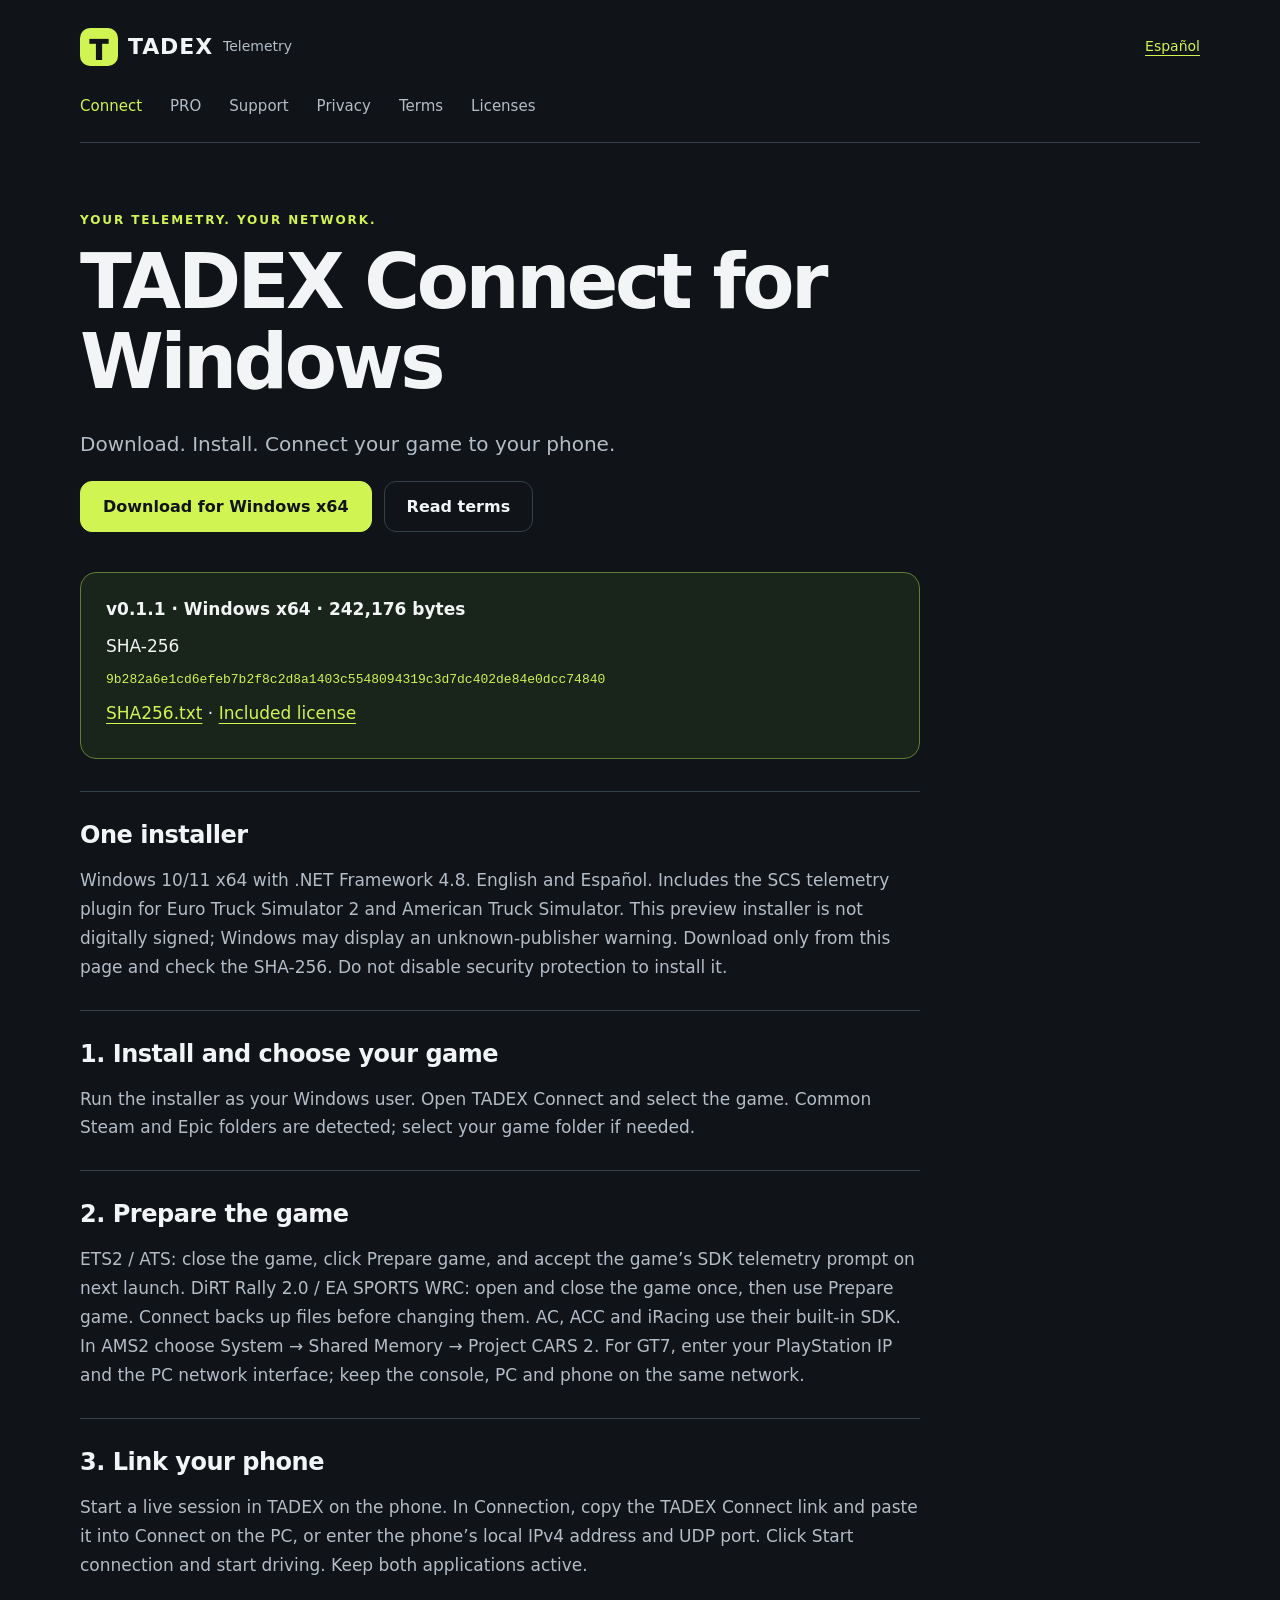
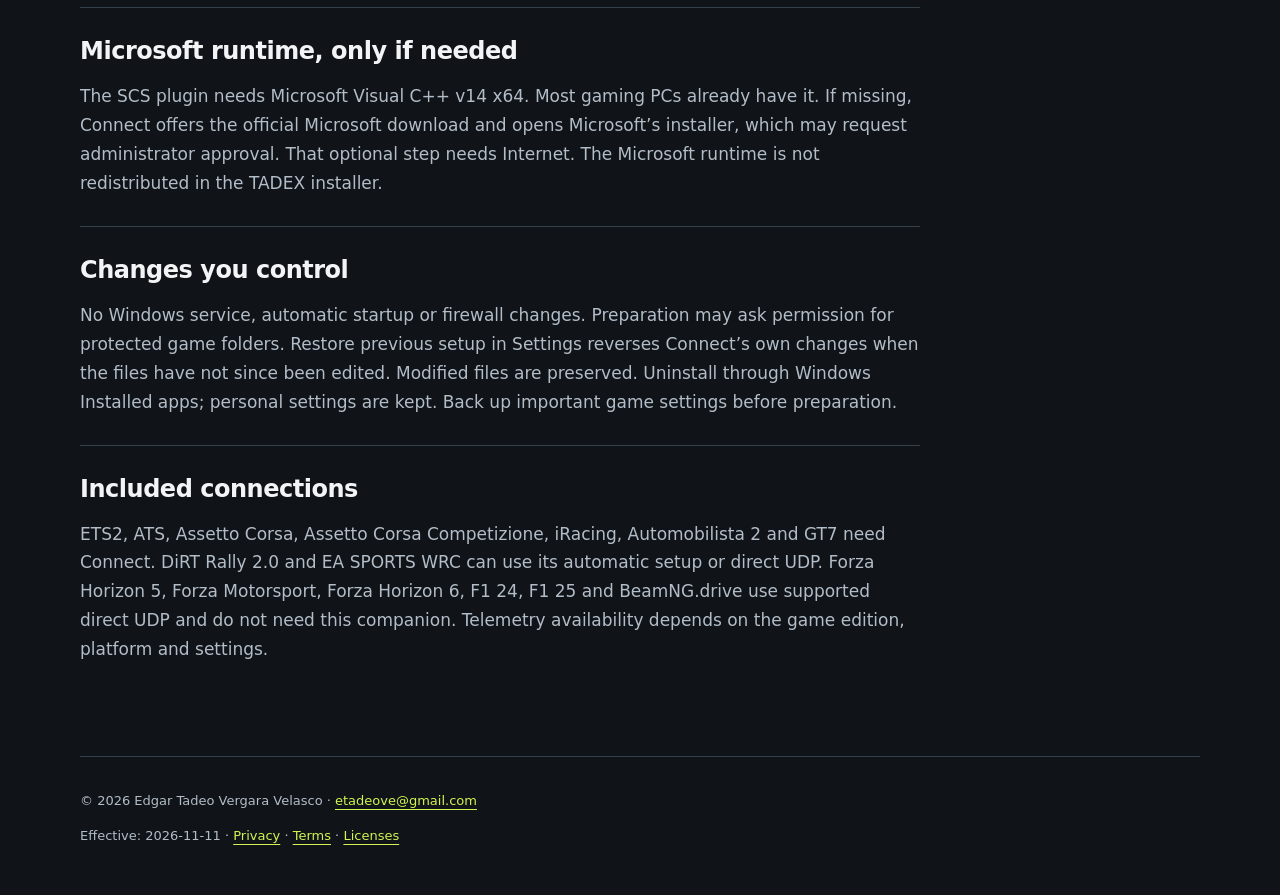
==== connect/index.html @ eea35e01 "Publish TADEX public pages and Connect 0.1.1 download" ====
<!doctype html>
<html lang="en"><head><meta charset="utf-8"><meta name="viewport" content="width=device-width, initial-scale=1"><title>TADEX Connect for Windows · TADEX Telemetry</title><meta name="description" content="Download. Install. Connect your game to your phone."><link rel="canonical" href="https://edgartv1.github.io/tadex-telemetry/connect/"><link rel="alternate" hreflang="en" href="https://edgartv1.github.io/tadex-telemetry/connect/"><link rel="alternate" hreflang="es" href="https://edgartv1.github.io/tadex-telemetry/es/connect/"><link rel="alternate" hreflang="x-default" href="https://edgartv1.github.io/tadex-telemetry/connect/"><meta property="og:title" content="TADEX Connect for Windows · TADEX"><meta property="og:description" content="Download. Install. Connect your game to your phone."><meta property="og:url" content="https://edgartv1.github.io/tadex-telemetry/connect/"><meta property="og:image" content="https://edgartv1.github.io/tadex-telemetry/assets/drift.jpg"><meta property="og:type" content="website"><meta name="theme-color" content="#101318"><link rel="icon" href="https://edgartv1.github.io/tadex-telemetry/assets/icon.png"><link rel="stylesheet" href="https://edgartv1.github.io/tadex-telemetry/assets/site.css"><script type="application/ld+json">{"@context": "https://schema.org", "@type": "WebPage", "name": "TADEX Connect for Windows", "url": "https://edgartv1.github.io/tadex-telemetry/connect/", "description": "Download. Install. Connect your game to your phone."}</script></head>
<body><a class="skip" href="#main">Skip to content</a><header><a class="brand" href="https://edgartv1.github.io/tadex-telemetry/"><span class="mark" aria-hidden="true">T</span>TADEX <span>Telemetry</span></a><a class="language" href="https://edgartv1.github.io/tadex-telemetry/es/connect/" lang="es">Español</a></header><nav aria-label="Main"><a href="https://edgartv1.github.io/tadex-telemetry/connect/" aria-current="page">Connect</a><a href="https://edgartv1.github.io/tadex-telemetry/pro/">PRO</a><a href="https://edgartv1.github.io/tadex-telemetry/support/">Support</a><a href="https://edgartv1.github.io/tadex-telemetry/privacy/">Privacy</a><a href="https://edgartv1.github.io/tadex-telemetry/terms/">Terms</a><a href="https://edgartv1.github.io/tadex-telemetry/licenses/">Licenses</a></nav><main id="main"><div class="hero "><p class="eyebrow">YOUR TELEMETRY. YOUR NETWORK.</p><h1>TADEX Connect for Windows</h1><p class="intro">Download. Install. Connect your game to your phone.</p><div class="actions"><a class="button" download href="https://edgartv1.github.io/tadex-telemetry/downloads/TadexConnectSetup-0.1.1-x64.exe">Download for Windows x64</a><a class="button secondary" href="https://edgartv1.github.io/tadex-telemetry/terms/">Read terms</a></div></div><article class="document"><aside class="release"><strong>v0.1.1 · Windows x64 · 242,176 bytes</strong><p>SHA-256</p><code>9b282a6e1cd6efeb7b2f8c2d8a1403c5548094319c3d7dc402de84e0dcc74840</code><p><a href="https://edgartv1.github.io/tadex-telemetry/downloads/SHA256.txt">SHA256.txt</a> · <a href="https://edgartv1.github.io/tadex-telemetry/notices/TADEX-Connect.txt">Included license</a></p></aside><section><h2>One installer</h2><p>Windows 10/11 x64 with .NET Framework 4.8. English and Español. Includes the SCS telemetry plugin for Euro Truck Simulator 2 and American Truck Simulator. This preview installer is not digitally signed; Windows may display an unknown-publisher warning. Download only from this page and check the SHA-256. Do not disable security protection to install it.</p></section><section><h2>1. Install and choose your game</h2><p>Run the installer as your Windows user. Open TADEX Connect and select the game. Common Steam and Epic folders are detected; select your game folder if needed.</p></section><section><h2>2. Prepare the game</h2><p>ETS2 / ATS: close the game, click Prepare game, and accept the game’s SDK telemetry prompt on next launch. DiRT Rally 2.0 / EA SPORTS WRC: open and close the game once, then use Prepare game. Connect backs up files before changing them. AC, ACC and iRacing use their built-in SDK. In AMS2 choose System → Shared Memory → Project CARS 2. For GT7, enter your PlayStation IP and the PC network interface; keep the console, PC and phone on the same network.</p></section><section><h2>3. Link your phone</h2><p>Start a live session in TADEX on the phone. In Connection, copy the TADEX Connect link and paste it into Connect on the PC, or enter the phone’s local IPv4 address and UDP port. Click Start connection and start driving. Keep both applications active.</p></section><section><h2>Microsoft runtime, only if needed</h2><p>The SCS plugin needs Microsoft Visual C++ v14 x64. Most gaming PCs already have it. If missing, Connect offers the official Microsoft download and opens Microsoft’s installer, which may request administrator approval. That optional step needs Internet. The Microsoft runtime is not redistributed in the TADEX installer.</p></section><section><h2>Changes you control</h2><p>No Windows service, automatic startup or firewall changes. Preparation may ask permission for protected game folders. Restore previous setup in Settings reverses Connect’s own changes when the files have not since been edited. Modified files are preserved. Uninstall through Windows Installed apps; personal settings are kept. Back up important game settings before preparation.</p></section><section><h2>Included connections</h2><p>ETS2, ATS, Assetto Corsa, Assetto Corsa Competizione, iRacing, Automobilista 2 and GT7 need Connect. DiRT Rally 2.0 and EA SPORTS WRC can use its automatic setup or direct UDP. Forza Horizon 5, Forza Motorsport, Forza Horizon 6, F1 24, F1 25 and BeamNG.drive use supported direct UDP and do not need this companion. Telemetry availability depends on the game edition, platform and settings.</p></section></article></main><footer><p>© 2026 Edgar Tadeo Vergara Velasco · <a href="mailto:etadeove@gmail.com">etadeove@gmail.com</a></p><p>Effective: <time datetime="2026-11-11">2026-11-11</time> · <a href="https://edgartv1.github.io/tadex-telemetry/privacy/">Privacy</a> · <a href="https://edgartv1.github.io/tadex-telemetry/terms/">Terms</a> · <a href="https://edgartv1.github.io/tadex-telemetry/licenses/">Licenses</a></p></footer></body></html>
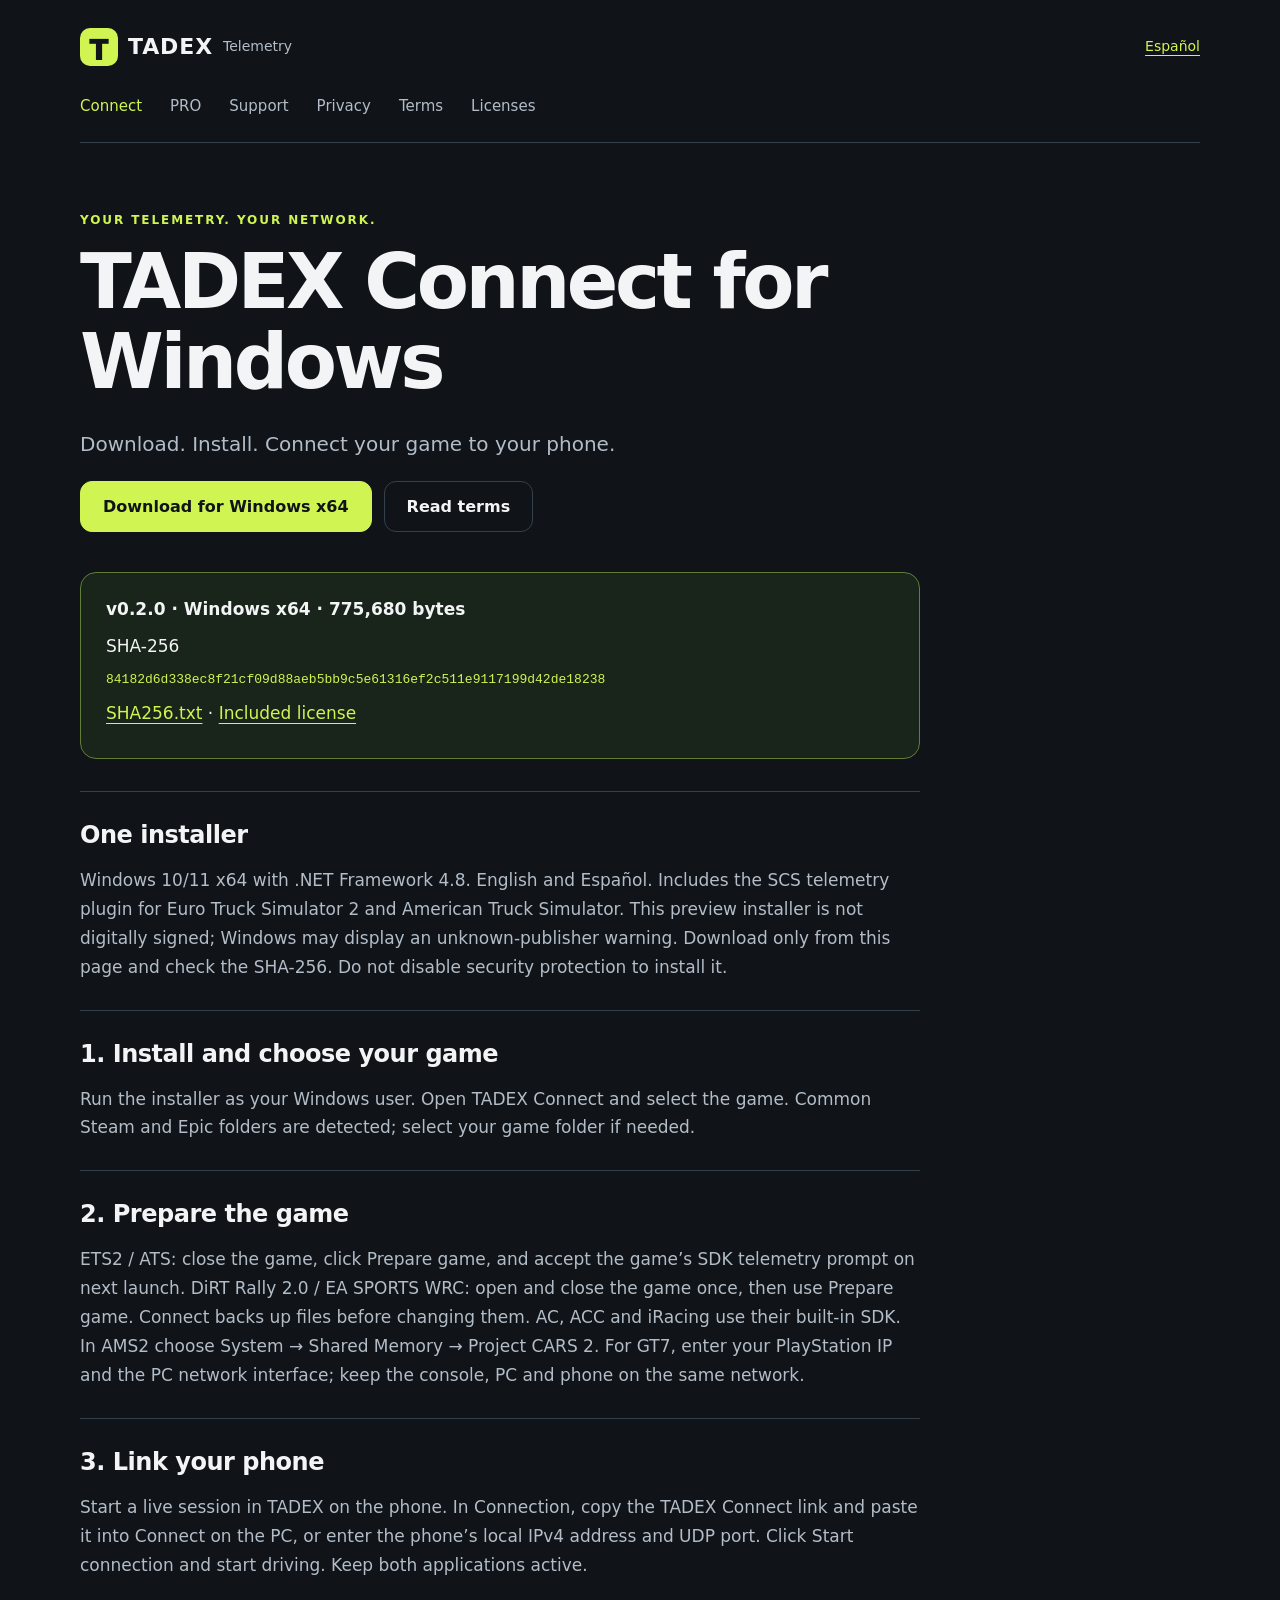
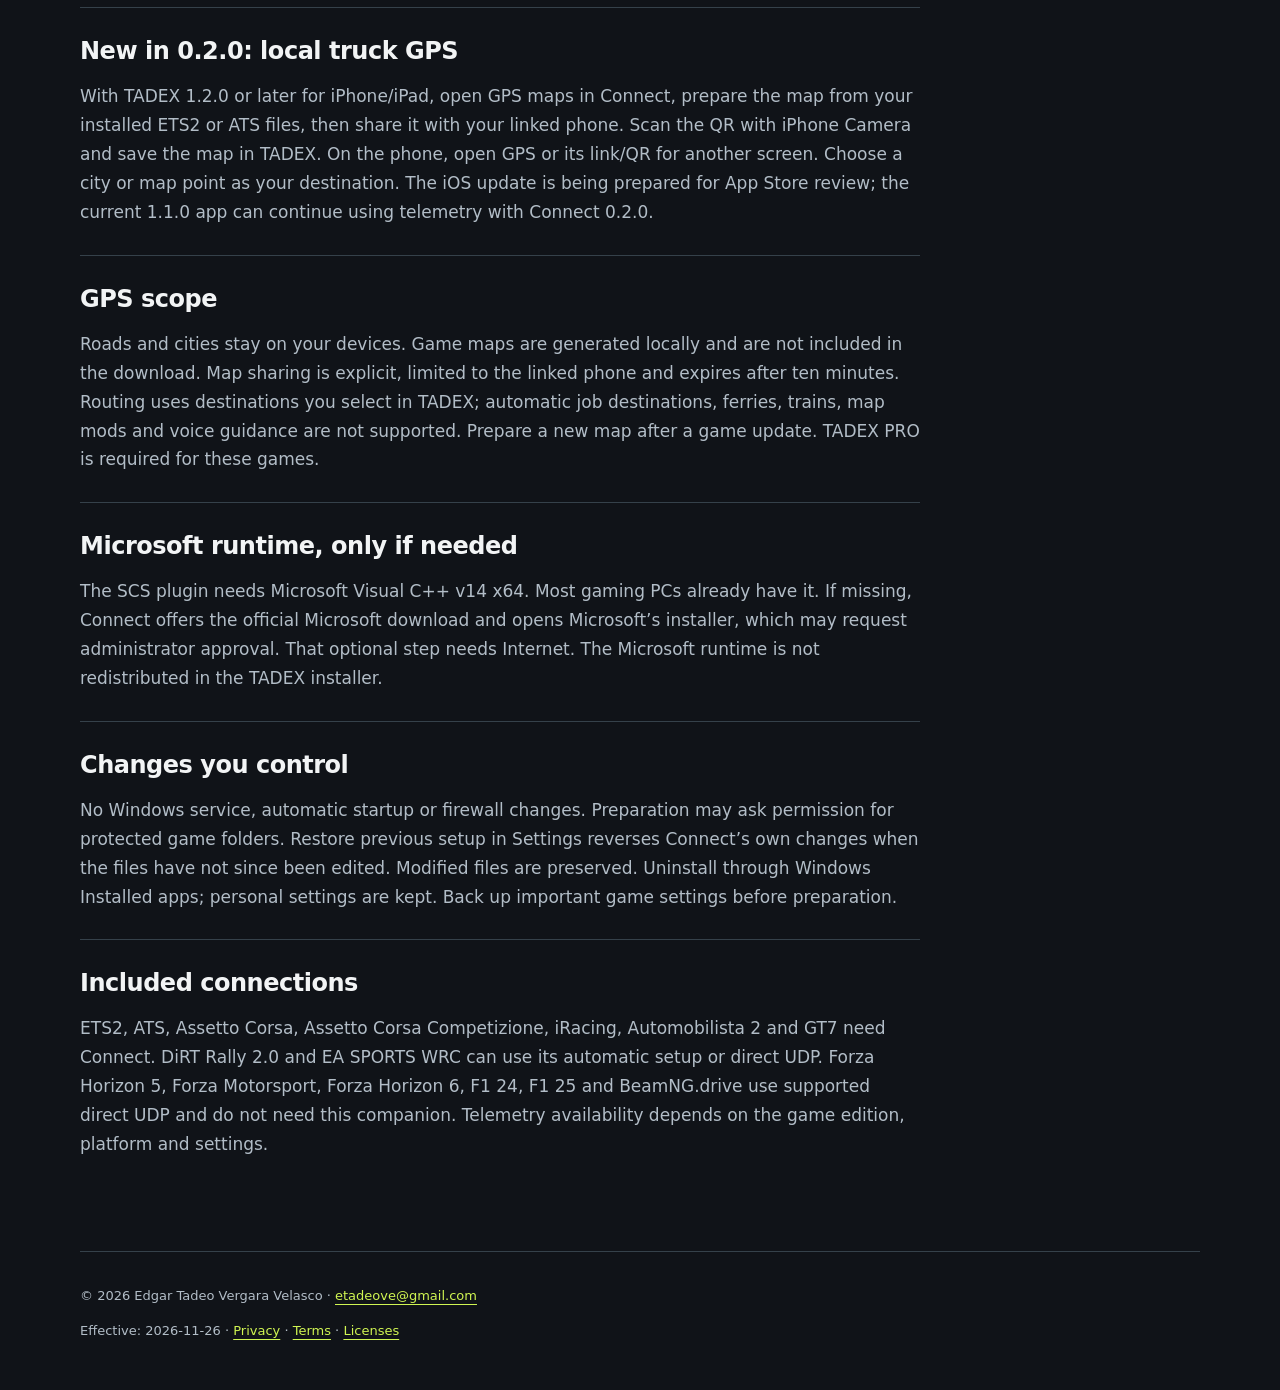
==== commit 52e8b1a8: "Publish TADEX public pages and Connect 0.2.0 download" ====
--- a/connect/index.html
+++ b/connect/index.html
@@ -1,3 +1,3 @@
 <!doctype html>
 <html lang="en"><head><meta charset="utf-8"><meta name="viewport" content="width=device-width, initial-scale=1"><title>TADEX Connect for Windows · TADEX Telemetry</title><meta name="description" content="Download. Install. Connect your game to your phone."><link rel="canonical" href="https://edgartv1.github.io/tadex-telemetry/connect/"><link rel="alternate" hreflang="en" href="https://edgartv1.github.io/tadex-telemetry/connect/"><link rel="alternate" hreflang="es" href="https://edgartv1.github.io/tadex-telemetry/es/connect/"><link rel="alternate" hreflang="x-default" href="https://edgartv1.github.io/tadex-telemetry/connect/"><meta property="og:title" content="TADEX Connect for Windows · TADEX"><meta property="og:description" content="Download. Install. Connect your game to your phone."><meta property="og:url" content="https://edgartv1.github.io/tadex-telemetry/connect/"><meta property="og:image" content="https://edgartv1.github.io/tadex-telemetry/assets/drift.jpg"><meta property="og:type" content="website"><meta name="theme-color" content="#101318"><link rel="icon" href="https://edgartv1.github.io/tadex-telemetry/assets/icon.png"><link rel="stylesheet" href="https://edgartv1.github.io/tadex-telemetry/assets/site.css"><script type="application/ld+json">{"@context": "https://schema.org", "@type": "WebPage", "name": "TADEX Connect for Windows", "url": "https://edgartv1.github.io/tadex-telemetry/connect/", "description": "Download. Install. Connect your game to your phone."}</script></head>
-<body><a class="skip" href="#main">Skip to content</a><header><a class="brand" href="https://edgartv1.github.io/tadex-telemetry/"><span class="mark" aria-hidden="true">T</span>TADEX <span>Telemetry</span></a><a class="language" href="https://edgartv1.github.io/tadex-telemetry/es/connect/" lang="es">Español</a></header><nav aria-label="Main"><a href="https://edgartv1.github.io/tadex-telemetry/connect/" aria-current="page">Connect</a><a href="https://edgartv1.github.io/tadex-telemetry/pro/">PRO</a><a href="https://edgartv1.github.io/tadex-telemetry/support/">Support</a><a href="https://edgartv1.github.io/tadex-telemetry/privacy/">Privacy</a><a href="https://edgartv1.github.io/tadex-telemetry/terms/">Terms</a><a href="https://edgartv1.github.io/tadex-telemetry/licenses/">Licenses</a></nav><main id="main"><div class="hero "><p class="eyebrow">YOUR TELEMETRY. YOUR NETWORK.</p><h1>TADEX Connect for Windows</h1><p class="intro">Download. Install. Connect your game to your phone.</p><div class="actions"><a class="button" download href="https://edgartv1.github.io/tadex-telemetry/downloads/TadexConnectSetup-0.1.1-x64.exe">Download for Windows x64</a><a class="button secondary" href="https://edgartv1.github.io/tadex-telemetry/terms/">Read terms</a></div></div><article class="document"><aside class="release"><strong>v0.1.1 · Windows x64 · 242,176 bytes</strong><p>SHA-256</p><code>9b282a6e1cd6efeb7b2f8c2d8a1403c5548094319c3d7dc402de84e0dcc74840</code><p><a href="https://edgartv1.github.io/tadex-telemetry/downloads/SHA256.txt">SHA256.txt</a> · <a href="https://edgartv1.github.io/tadex-telemetry/notices/TADEX-Connect.txt">Included license</a></p></aside><section><h2>One installer</h2><p>Windows 10/11 x64 with .NET Framework 4.8. English and Español. Includes the SCS telemetry plugin for Euro Truck Simulator 2 and American Truck Simulator. This preview installer is not digitally signed; Windows may display an unknown-publisher warning. Download only from this page and check the SHA-256. Do not disable security protection to install it.</p></section><section><h2>1. Install and choose your game</h2><p>Run the installer as your Windows user. Open TADEX Connect and select the game. Common Steam and Epic folders are detected; select your game folder if needed.</p></section><section><h2>2. Prepare the game</h2><p>ETS2 / ATS: close the game, click Prepare game, and accept the game’s SDK telemetry prompt on next launch. DiRT Rally 2.0 / EA SPORTS WRC: open and close the game once, then use Prepare game. Connect backs up files before changing them. AC, ACC and iRacing use their built-in SDK. In AMS2 choose System → Shared Memory → Project CARS 2. For GT7, enter your PlayStation IP and the PC network interface; keep the console, PC and phone on the same network.</p></section><section><h2>3. Link your phone</h2><p>Start a live session in TADEX on the phone. In Connection, copy the TADEX Connect link and paste it into Connect on the PC, or enter the phone’s local IPv4 address and UDP port. Click Start connection and start driving. Keep both applications active.</p></section><section><h2>Microsoft runtime, only if needed</h2><p>The SCS plugin needs Microsoft Visual C++ v14 x64. Most gaming PCs already have it. If missing, Connect offers the official Microsoft download and opens Microsoft’s installer, which may request administrator approval. That optional step needs Internet. The Microsoft runtime is not redistributed in the TADEX installer.</p></section><section><h2>Changes you control</h2><p>No Windows service, automatic startup or firewall changes. Preparation may ask permission for protected game folders. Restore previous setup in Settings reverses Connect’s own changes when the files have not since been edited. Modified files are preserved. Uninstall through Windows Installed apps; personal settings are kept. Back up important game settings before preparation.</p></section><section><h2>Included connections</h2><p>ETS2, ATS, Assetto Corsa, Assetto Corsa Competizione, iRacing, Automobilista 2 and GT7 need Connect. DiRT Rally 2.0 and EA SPORTS WRC can use its automatic setup or direct UDP. Forza Horizon 5, Forza Motorsport, Forza Horizon 6, F1 24, F1 25 and BeamNG.drive use supported direct UDP and do not need this companion. Telemetry availability depends on the game edition, platform and settings.</p></section></article></main><footer><p>© 2026 Edgar Tadeo Vergara Velasco · <a href="mailto:etadeove@gmail.com">etadeove@gmail.com</a></p><p>Effective: <time datetime="2026-11-11">2026-11-11</time> · <a href="https://edgartv1.github.io/tadex-telemetry/privacy/">Privacy</a> · <a href="https://edgartv1.github.io/tadex-telemetry/terms/">Terms</a> · <a href="https://edgartv1.github.io/tadex-telemetry/licenses/">Licenses</a></p></footer></body></html>+<body><a class="skip" href="#main">Skip to content</a><header><a class="brand" href="https://edgartv1.github.io/tadex-telemetry/"><span class="mark" aria-hidden="true">T</span>TADEX <span>Telemetry</span></a><a class="language" href="https://edgartv1.github.io/tadex-telemetry/es/connect/" lang="es">Español</a></header><nav aria-label="Main"><a href="https://edgartv1.github.io/tadex-telemetry/connect/" aria-current="page">Connect</a><a href="https://edgartv1.github.io/tadex-telemetry/pro/">PRO</a><a href="https://edgartv1.github.io/tadex-telemetry/support/">Support</a><a href="https://edgartv1.github.io/tadex-telemetry/privacy/">Privacy</a><a href="https://edgartv1.github.io/tadex-telemetry/terms/">Terms</a><a href="https://edgartv1.github.io/tadex-telemetry/licenses/">Licenses</a></nav><main id="main"><div class="hero "><p class="eyebrow">YOUR TELEMETRY. YOUR NETWORK.</p><h1>TADEX Connect for Windows</h1><p class="intro">Download. Install. Connect your game to your phone.</p><div class="actions"><a class="button" download href="https://edgartv1.github.io/tadex-telemetry/downloads/TadexConnectSetup-0.2.0-x64.exe">Download for Windows x64</a><a class="button secondary" href="https://edgartv1.github.io/tadex-telemetry/terms/">Read terms</a></div></div><article class="document"><aside class="release"><strong>v0.2.0 · Windows x64 · 775,680 bytes</strong><p>SHA-256</p><code>84182d6d338ec8f21cf09d88aeb5bb9c5e61316ef2c511e9117199d42de18238</code><p><a href="https://edgartv1.github.io/tadex-telemetry/downloads/SHA256.txt">SHA256.txt</a> · <a href="https://edgartv1.github.io/tadex-telemetry/notices/TADEX-Connect.txt">Included license</a></p></aside><section><h2>One installer</h2><p>Windows 10/11 x64 with .NET Framework 4.8. English and Español. Includes the SCS telemetry plugin for Euro Truck Simulator 2 and American Truck Simulator. This preview installer is not digitally signed; Windows may display an unknown-publisher warning. Download only from this page and check the SHA-256. Do not disable security protection to install it.</p></section><section><h2>1. Install and choose your game</h2><p>Run the installer as your Windows user. Open TADEX Connect and select the game. Common Steam and Epic folders are detected; select your game folder if needed.</p></section><section><h2>2. Prepare the game</h2><p>ETS2 / ATS: close the game, click Prepare game, and accept the game’s SDK telemetry prompt on next launch. DiRT Rally 2.0 / EA SPORTS WRC: open and close the game once, then use Prepare game. Connect backs up files before changing them. AC, ACC and iRacing use their built-in SDK. In AMS2 choose System → Shared Memory → Project CARS 2. For GT7, enter your PlayStation IP and the PC network interface; keep the console, PC and phone on the same network.</p></section><section><h2>3. Link your phone</h2><p>Start a live session in TADEX on the phone. In Connection, copy the TADEX Connect link and paste it into Connect on the PC, or enter the phone’s local IPv4 address and UDP port. Click Start connection and start driving. Keep both applications active.</p></section><section><h2>New in 0.2.0: local truck GPS</h2><p>With TADEX 1.2.0 or later for iPhone/iPad, open GPS maps in Connect, prepare the map from your installed ETS2 or ATS files, then share it with your linked phone. Scan the QR with iPhone Camera and save the map in TADEX. On the phone, open GPS or its link/QR for another screen. Choose a city or map point as your destination. The iOS update is being prepared for App Store review; the current 1.1.0 app can continue using telemetry with Connect 0.2.0.</p></section><section><h2>GPS scope</h2><p>Roads and cities stay on your devices. Game maps are generated locally and are not included in the download. Map sharing is explicit, limited to the linked phone and expires after ten minutes. Routing uses destinations you select in TADEX; automatic job destinations, ferries, trains, map mods and voice guidance are not supported. Prepare a new map after a game update. TADEX PRO is required for these games.</p></section><section><h2>Microsoft runtime, only if needed</h2><p>The SCS plugin needs Microsoft Visual C++ v14 x64. Most gaming PCs already have it. If missing, Connect offers the official Microsoft download and opens Microsoft’s installer, which may request administrator approval. That optional step needs Internet. The Microsoft runtime is not redistributed in the TADEX installer.</p></section><section><h2>Changes you control</h2><p>No Windows service, automatic startup or firewall changes. Preparation may ask permission for protected game folders. Restore previous setup in Settings reverses Connect’s own changes when the files have not since been edited. Modified files are preserved. Uninstall through Windows Installed apps; personal settings are kept. Back up important game settings before preparation.</p></section><section><h2>Included connections</h2><p>ETS2, ATS, Assetto Corsa, Assetto Corsa Competizione, iRacing, Automobilista 2 and GT7 need Connect. DiRT Rally 2.0 and EA SPORTS WRC can use its automatic setup or direct UDP. Forza Horizon 5, Forza Motorsport, Forza Horizon 6, F1 24, F1 25 and BeamNG.drive use supported direct UDP and do not need this companion. Telemetry availability depends on the game edition, platform and settings.</p></section></article></main><footer><p>© 2026 Edgar Tadeo Vergara Velasco · <a href="mailto:etadeove@gmail.com">etadeove@gmail.com</a></p><p>Effective: <time datetime="2026-11-26">2026-11-26</time> · <a href="https://edgartv1.github.io/tadex-telemetry/privacy/">Privacy</a> · <a href="https://edgartv1.github.io/tadex-telemetry/terms/">Terms</a> · <a href="https://edgartv1.github.io/tadex-telemetry/licenses/">Licenses</a></p></footer></body></html>
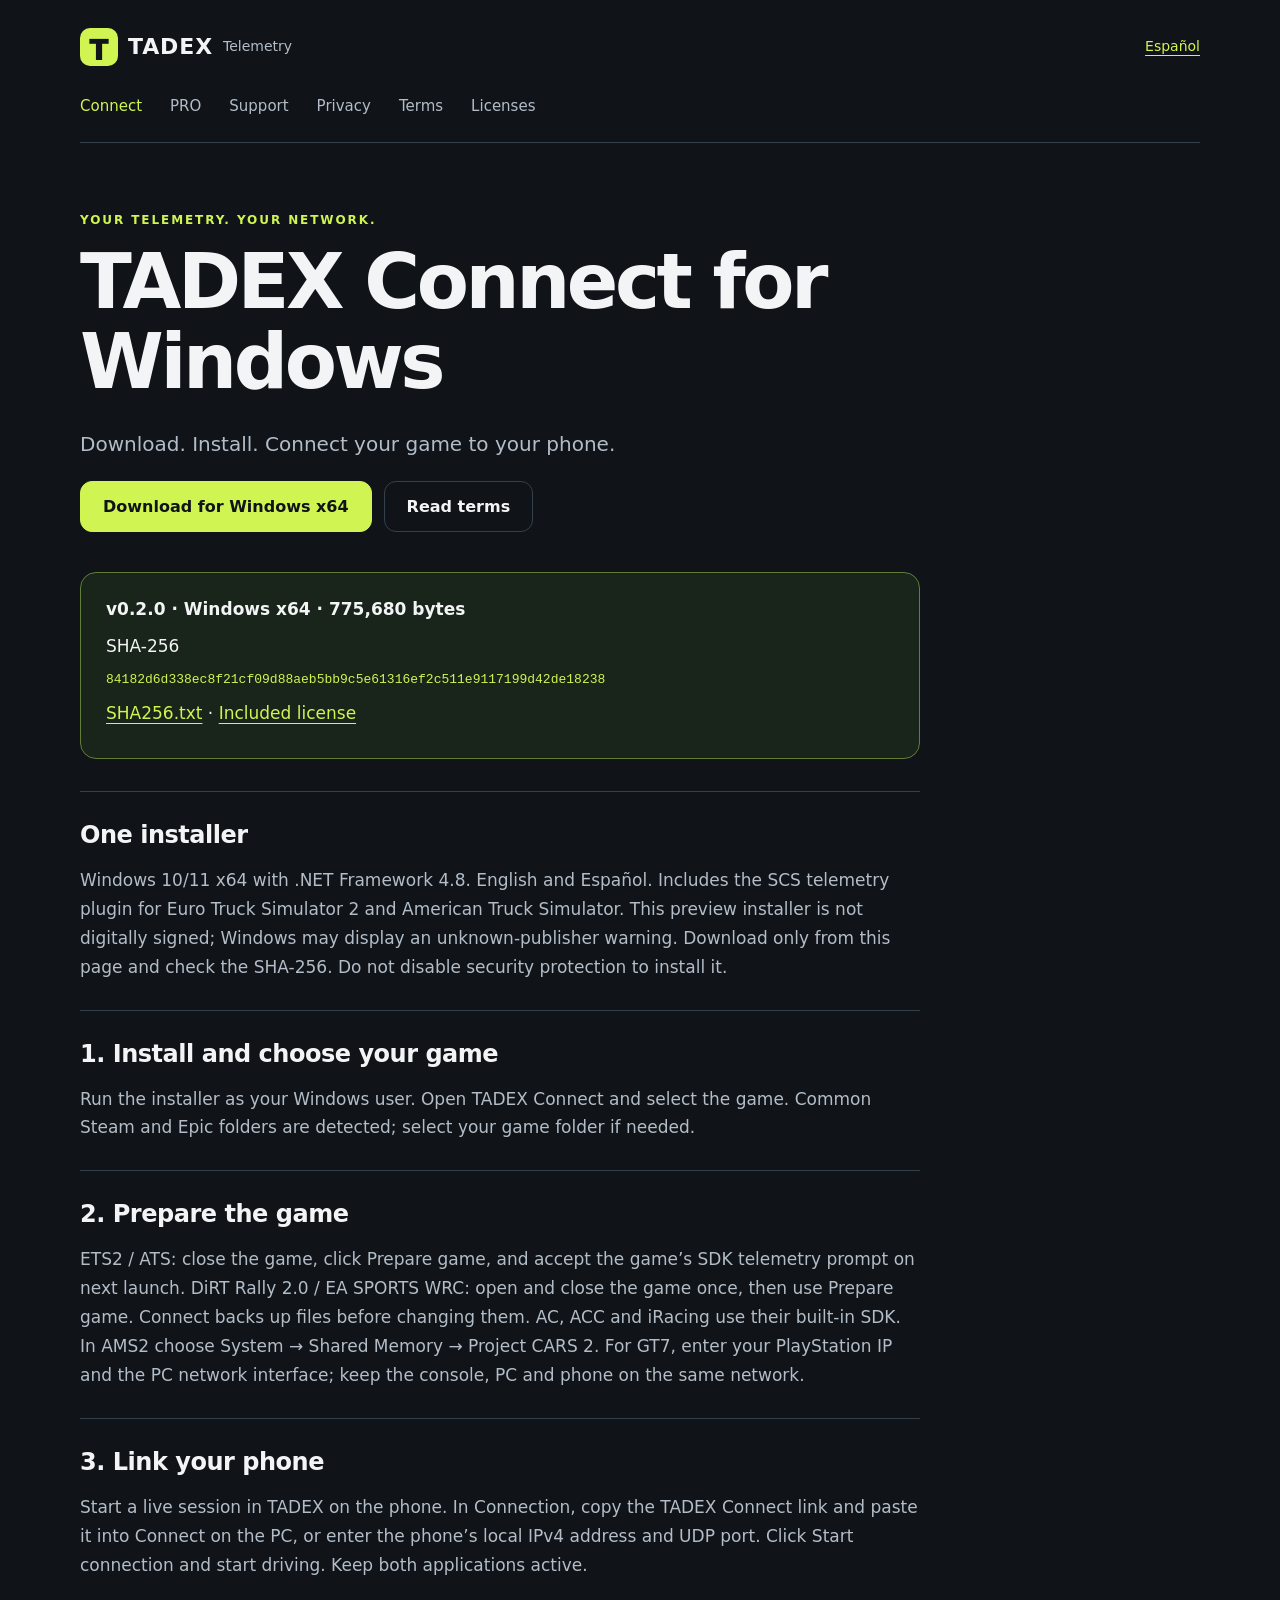
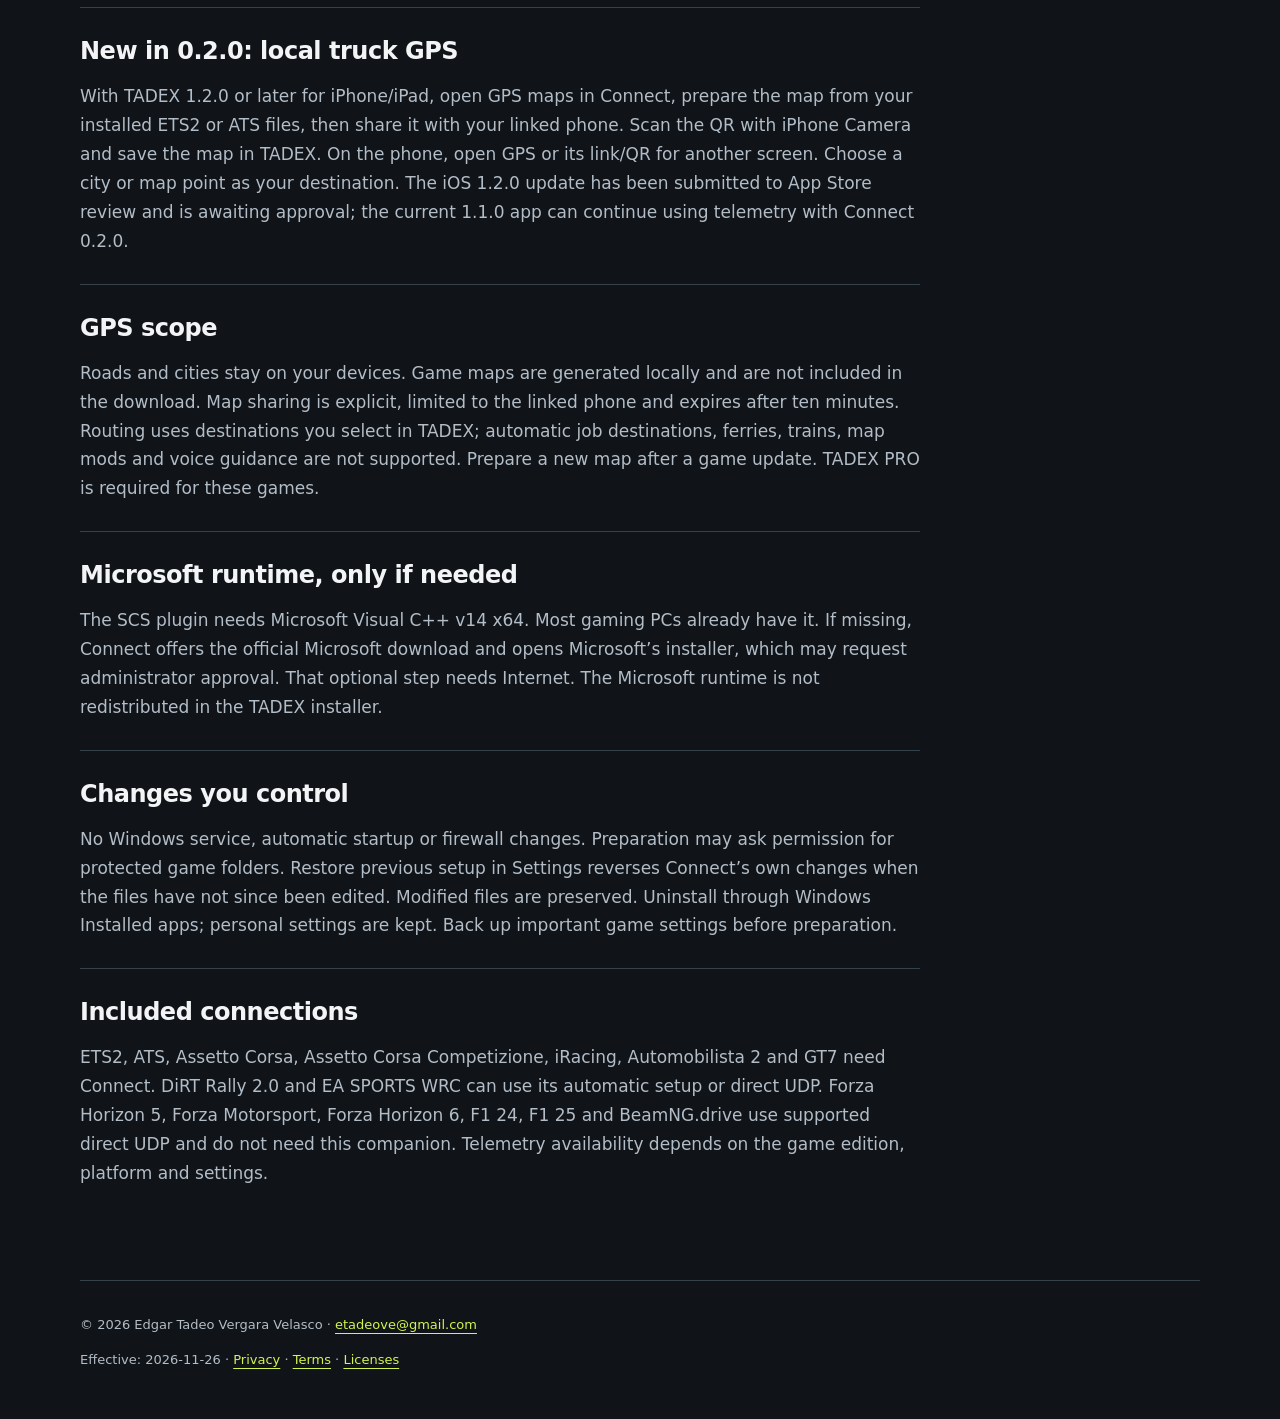
==== commit 93bb7b9c: "Publish TADEX public pages and Connect 0.2.0 download" ====
--- a/connect/index.html
+++ b/connect/index.html
@@ -1,3 +1,3 @@
 <!doctype html>
 <html lang="en"><head><meta charset="utf-8"><meta name="viewport" content="width=device-width, initial-scale=1"><title>TADEX Connect for Windows · TADEX Telemetry</title><meta name="description" content="Download. Install. Connect your game to your phone."><link rel="canonical" href="https://edgartv1.github.io/tadex-telemetry/connect/"><link rel="alternate" hreflang="en" href="https://edgartv1.github.io/tadex-telemetry/connect/"><link rel="alternate" hreflang="es" href="https://edgartv1.github.io/tadex-telemetry/es/connect/"><link rel="alternate" hreflang="x-default" href="https://edgartv1.github.io/tadex-telemetry/connect/"><meta property="og:title" content="TADEX Connect for Windows · TADEX"><meta property="og:description" content="Download. Install. Connect your game to your phone."><meta property="og:url" content="https://edgartv1.github.io/tadex-telemetry/connect/"><meta property="og:image" content="https://edgartv1.github.io/tadex-telemetry/assets/drift.jpg"><meta property="og:type" content="website"><meta name="theme-color" content="#101318"><link rel="icon" href="https://edgartv1.github.io/tadex-telemetry/assets/icon.png"><link rel="stylesheet" href="https://edgartv1.github.io/tadex-telemetry/assets/site.css"><script type="application/ld+json">{"@context": "https://schema.org", "@type": "WebPage", "name": "TADEX Connect for Windows", "url": "https://edgartv1.github.io/tadex-telemetry/connect/", "description": "Download. Install. Connect your game to your phone."}</script></head>
-<body><a class="skip" href="#main">Skip to content</a><header><a class="brand" href="https://edgartv1.github.io/tadex-telemetry/"><span class="mark" aria-hidden="true">T</span>TADEX <span>Telemetry</span></a><a class="language" href="https://edgartv1.github.io/tadex-telemetry/es/connect/" lang="es">Español</a></header><nav aria-label="Main"><a href="https://edgartv1.github.io/tadex-telemetry/connect/" aria-current="page">Connect</a><a href="https://edgartv1.github.io/tadex-telemetry/pro/">PRO</a><a href="https://edgartv1.github.io/tadex-telemetry/support/">Support</a><a href="https://edgartv1.github.io/tadex-telemetry/privacy/">Privacy</a><a href="https://edgartv1.github.io/tadex-telemetry/terms/">Terms</a><a href="https://edgartv1.github.io/tadex-telemetry/licenses/">Licenses</a></nav><main id="main"><div class="hero "><p class="eyebrow">YOUR TELEMETRY. YOUR NETWORK.</p><h1>TADEX Connect for Windows</h1><p class="intro">Download. Install. Connect your game to your phone.</p><div class="actions"><a class="button" download href="https://edgartv1.github.io/tadex-telemetry/downloads/TadexConnectSetup-0.2.0-x64.exe">Download for Windows x64</a><a class="button secondary" href="https://edgartv1.github.io/tadex-telemetry/terms/">Read terms</a></div></div><article class="document"><aside class="release"><strong>v0.2.0 · Windows x64 · 775,680 bytes</strong><p>SHA-256</p><code>84182d6d338ec8f21cf09d88aeb5bb9c5e61316ef2c511e9117199d42de18238</code><p><a href="https://edgartv1.github.io/tadex-telemetry/downloads/SHA256.txt">SHA256.txt</a> · <a href="https://edgartv1.github.io/tadex-telemetry/notices/TADEX-Connect.txt">Included license</a></p></aside><section><h2>One installer</h2><p>Windows 10/11 x64 with .NET Framework 4.8. English and Español. Includes the SCS telemetry plugin for Euro Truck Simulator 2 and American Truck Simulator. This preview installer is not digitally signed; Windows may display an unknown-publisher warning. Download only from this page and check the SHA-256. Do not disable security protection to install it.</p></section><section><h2>1. Install and choose your game</h2><p>Run the installer as your Windows user. Open TADEX Connect and select the game. Common Steam and Epic folders are detected; select your game folder if needed.</p></section><section><h2>2. Prepare the game</h2><p>ETS2 / ATS: close the game, click Prepare game, and accept the game’s SDK telemetry prompt on next launch. DiRT Rally 2.0 / EA SPORTS WRC: open and close the game once, then use Prepare game. Connect backs up files before changing them. AC, ACC and iRacing use their built-in SDK. In AMS2 choose System → Shared Memory → Project CARS 2. For GT7, enter your PlayStation IP and the PC network interface; keep the console, PC and phone on the same network.</p></section><section><h2>3. Link your phone</h2><p>Start a live session in TADEX on the phone. In Connection, copy the TADEX Connect link and paste it into Connect on the PC, or enter the phone’s local IPv4 address and UDP port. Click Start connection and start driving. Keep both applications active.</p></section><section><h2>New in 0.2.0: local truck GPS</h2><p>With TADEX 1.2.0 or later for iPhone/iPad, open GPS maps in Connect, prepare the map from your installed ETS2 or ATS files, then share it with your linked phone. Scan the QR with iPhone Camera and save the map in TADEX. On the phone, open GPS or its link/QR for another screen. Choose a city or map point as your destination. The iOS update is being prepared for App Store review; the current 1.1.0 app can continue using telemetry with Connect 0.2.0.</p></section><section><h2>GPS scope</h2><p>Roads and cities stay on your devices. Game maps are generated locally and are not included in the download. Map sharing is explicit, limited to the linked phone and expires after ten minutes. Routing uses destinations you select in TADEX; automatic job destinations, ferries, trains, map mods and voice guidance are not supported. Prepare a new map after a game update. TADEX PRO is required for these games.</p></section><section><h2>Microsoft runtime, only if needed</h2><p>The SCS plugin needs Microsoft Visual C++ v14 x64. Most gaming PCs already have it. If missing, Connect offers the official Microsoft download and opens Microsoft’s installer, which may request administrator approval. That optional step needs Internet. The Microsoft runtime is not redistributed in the TADEX installer.</p></section><section><h2>Changes you control</h2><p>No Windows service, automatic startup or firewall changes. Preparation may ask permission for protected game folders. Restore previous setup in Settings reverses Connect’s own changes when the files have not since been edited. Modified files are preserved. Uninstall through Windows Installed apps; personal settings are kept. Back up important game settings before preparation.</p></section><section><h2>Included connections</h2><p>ETS2, ATS, Assetto Corsa, Assetto Corsa Competizione, iRacing, Automobilista 2 and GT7 need Connect. DiRT Rally 2.0 and EA SPORTS WRC can use its automatic setup or direct UDP. Forza Horizon 5, Forza Motorsport, Forza Horizon 6, F1 24, F1 25 and BeamNG.drive use supported direct UDP and do not need this companion. Telemetry availability depends on the game edition, platform and settings.</p></section></article></main><footer><p>© 2026 Edgar Tadeo Vergara Velasco · <a href="mailto:etadeove@gmail.com">etadeove@gmail.com</a></p><p>Effective: <time datetime="2026-11-26">2026-11-26</time> · <a href="https://edgartv1.github.io/tadex-telemetry/privacy/">Privacy</a> · <a href="https://edgartv1.github.io/tadex-telemetry/terms/">Terms</a> · <a href="https://edgartv1.github.io/tadex-telemetry/licenses/">Licenses</a></p></footer></body></html>+<body><a class="skip" href="#main">Skip to content</a><header><a class="brand" href="https://edgartv1.github.io/tadex-telemetry/"><span class="mark" aria-hidden="true">T</span>TADEX <span>Telemetry</span></a><a class="language" href="https://edgartv1.github.io/tadex-telemetry/es/connect/" lang="es">Español</a></header><nav aria-label="Main"><a href="https://edgartv1.github.io/tadex-telemetry/connect/" aria-current="page">Connect</a><a href="https://edgartv1.github.io/tadex-telemetry/pro/">PRO</a><a href="https://edgartv1.github.io/tadex-telemetry/support/">Support</a><a href="https://edgartv1.github.io/tadex-telemetry/privacy/">Privacy</a><a href="https://edgartv1.github.io/tadex-telemetry/terms/">Terms</a><a href="https://edgartv1.github.io/tadex-telemetry/licenses/">Licenses</a></nav><main id="main"><div class="hero "><p class="eyebrow">YOUR TELEMETRY. YOUR NETWORK.</p><h1>TADEX Connect for Windows</h1><p class="intro">Download. Install. Connect your game to your phone.</p><div class="actions"><a class="button" download href="https://edgartv1.github.io/tadex-telemetry/downloads/TadexConnectSetup-0.2.0-x64.exe">Download for Windows x64</a><a class="button secondary" href="https://edgartv1.github.io/tadex-telemetry/terms/">Read terms</a></div></div><article class="document"><aside class="release"><strong>v0.2.0 · Windows x64 · 775,680 bytes</strong><p>SHA-256</p><code>84182d6d338ec8f21cf09d88aeb5bb9c5e61316ef2c511e9117199d42de18238</code><p><a href="https://edgartv1.github.io/tadex-telemetry/downloads/SHA256.txt">SHA256.txt</a> · <a href="https://edgartv1.github.io/tadex-telemetry/notices/TADEX-Connect.txt">Included license</a></p></aside><section><h2>One installer</h2><p>Windows 10/11 x64 with .NET Framework 4.8. English and Español. Includes the SCS telemetry plugin for Euro Truck Simulator 2 and American Truck Simulator. This preview installer is not digitally signed; Windows may display an unknown-publisher warning. Download only from this page and check the SHA-256. Do not disable security protection to install it.</p></section><section><h2>1. Install and choose your game</h2><p>Run the installer as your Windows user. Open TADEX Connect and select the game. Common Steam and Epic folders are detected; select your game folder if needed.</p></section><section><h2>2. Prepare the game</h2><p>ETS2 / ATS: close the game, click Prepare game, and accept the game’s SDK telemetry prompt on next launch. DiRT Rally 2.0 / EA SPORTS WRC: open and close the game once, then use Prepare game. Connect backs up files before changing them. AC, ACC and iRacing use their built-in SDK. In AMS2 choose System → Shared Memory → Project CARS 2. For GT7, enter your PlayStation IP and the PC network interface; keep the console, PC and phone on the same network.</p></section><section><h2>3. Link your phone</h2><p>Start a live session in TADEX on the phone. In Connection, copy the TADEX Connect link and paste it into Connect on the PC, or enter the phone’s local IPv4 address and UDP port. Click Start connection and start driving. Keep both applications active.</p></section><section><h2>New in 0.2.0: local truck GPS</h2><p>With TADEX 1.2.0 or later for iPhone/iPad, open GPS maps in Connect, prepare the map from your installed ETS2 or ATS files, then share it with your linked phone. Scan the QR with iPhone Camera and save the map in TADEX. On the phone, open GPS or its link/QR for another screen. Choose a city or map point as your destination. The iOS 1.2.0 update has been submitted to App Store review and is awaiting approval; the current 1.1.0 app can continue using telemetry with Connect 0.2.0.</p></section><section><h2>GPS scope</h2><p>Roads and cities stay on your devices. Game maps are generated locally and are not included in the download. Map sharing is explicit, limited to the linked phone and expires after ten minutes. Routing uses destinations you select in TADEX; automatic job destinations, ferries, trains, map mods and voice guidance are not supported. Prepare a new map after a game update. TADEX PRO is required for these games.</p></section><section><h2>Microsoft runtime, only if needed</h2><p>The SCS plugin needs Microsoft Visual C++ v14 x64. Most gaming PCs already have it. If missing, Connect offers the official Microsoft download and opens Microsoft’s installer, which may request administrator approval. That optional step needs Internet. The Microsoft runtime is not redistributed in the TADEX installer.</p></section><section><h2>Changes you control</h2><p>No Windows service, automatic startup or firewall changes. Preparation may ask permission for protected game folders. Restore previous setup in Settings reverses Connect’s own changes when the files have not since been edited. Modified files are preserved. Uninstall through Windows Installed apps; personal settings are kept. Back up important game settings before preparation.</p></section><section><h2>Included connections</h2><p>ETS2, ATS, Assetto Corsa, Assetto Corsa Competizione, iRacing, Automobilista 2 and GT7 need Connect. DiRT Rally 2.0 and EA SPORTS WRC can use its automatic setup or direct UDP. Forza Horizon 5, Forza Motorsport, Forza Horizon 6, F1 24, F1 25 and BeamNG.drive use supported direct UDP and do not need this companion. Telemetry availability depends on the game edition, platform and settings.</p></section></article></main><footer><p>© 2026 Edgar Tadeo Vergara Velasco · <a href="mailto:etadeove@gmail.com">etadeove@gmail.com</a></p><p>Effective: <time datetime="2026-11-26">2026-11-26</time> · <a href="https://edgartv1.github.io/tadex-telemetry/privacy/">Privacy</a> · <a href="https://edgartv1.github.io/tadex-telemetry/terms/">Terms</a> · <a href="https://edgartv1.github.io/tadex-telemetry/licenses/">Licenses</a></p></footer></body></html>
